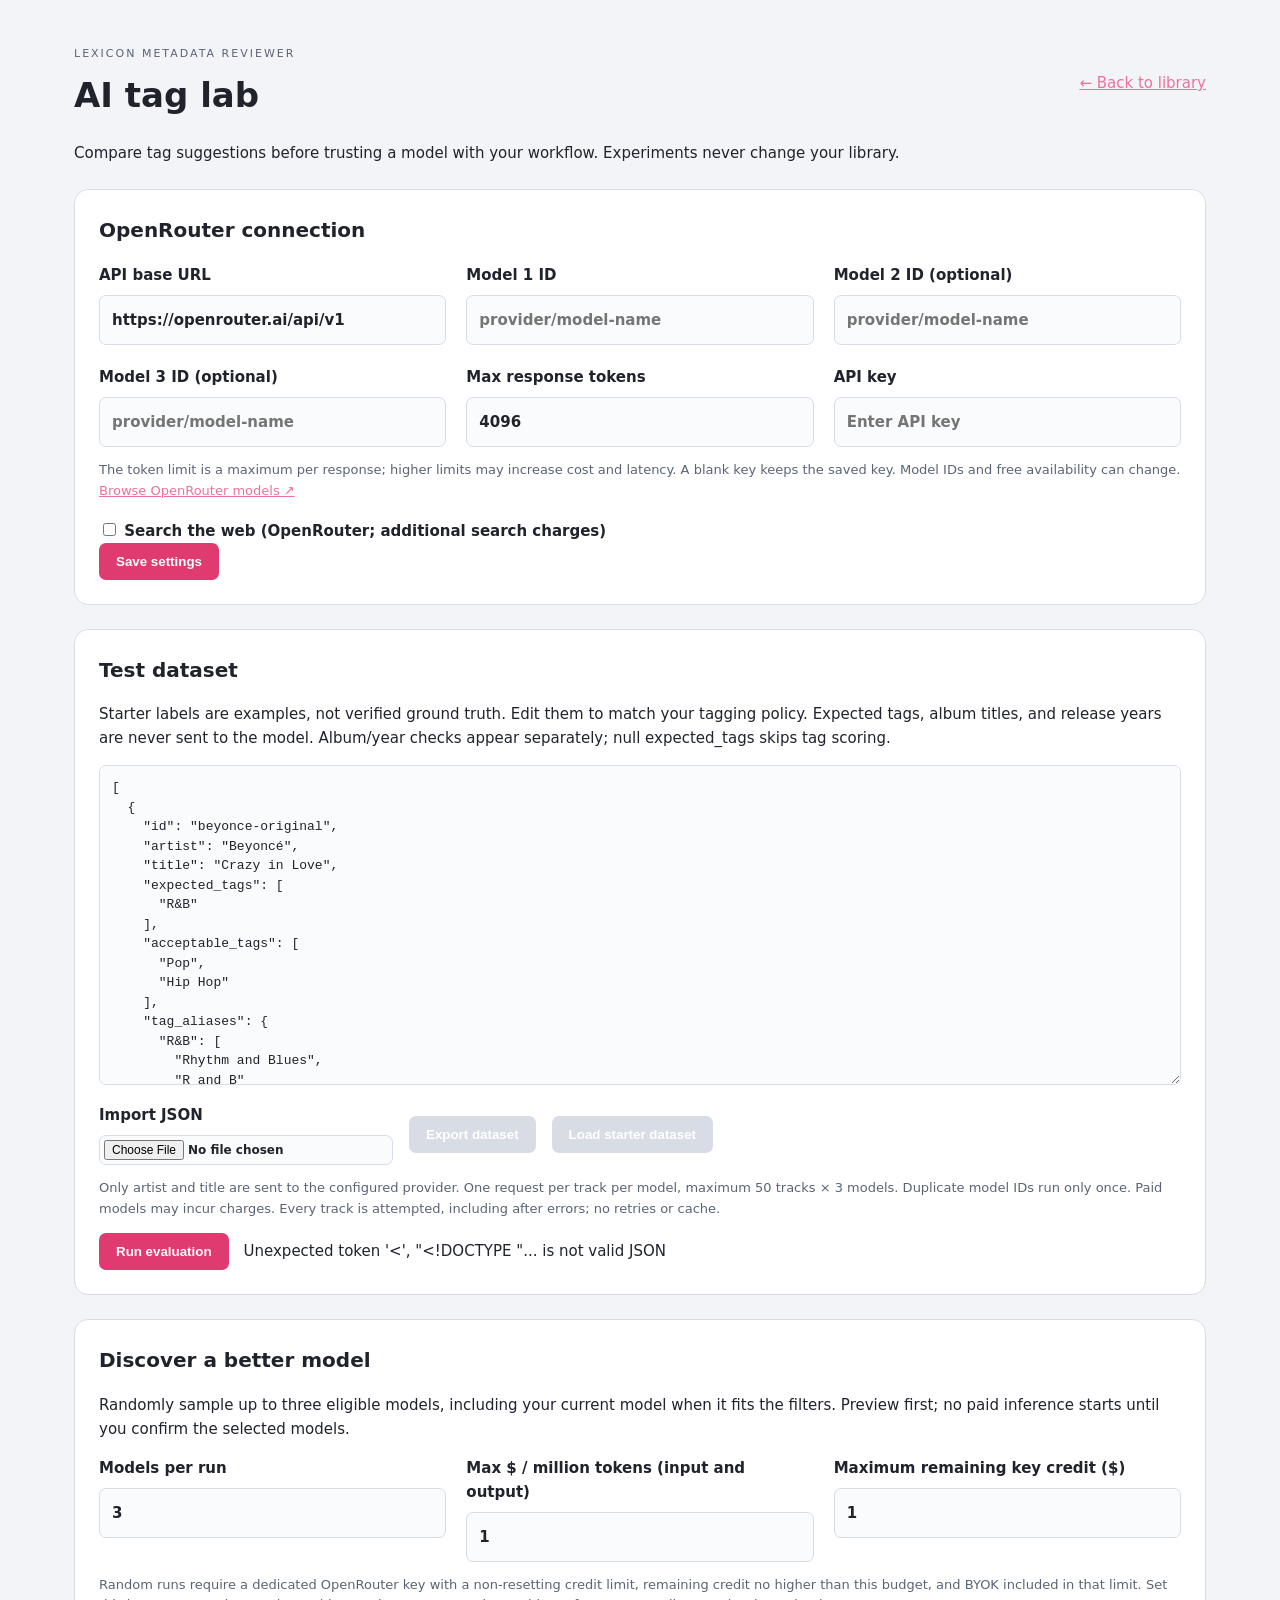
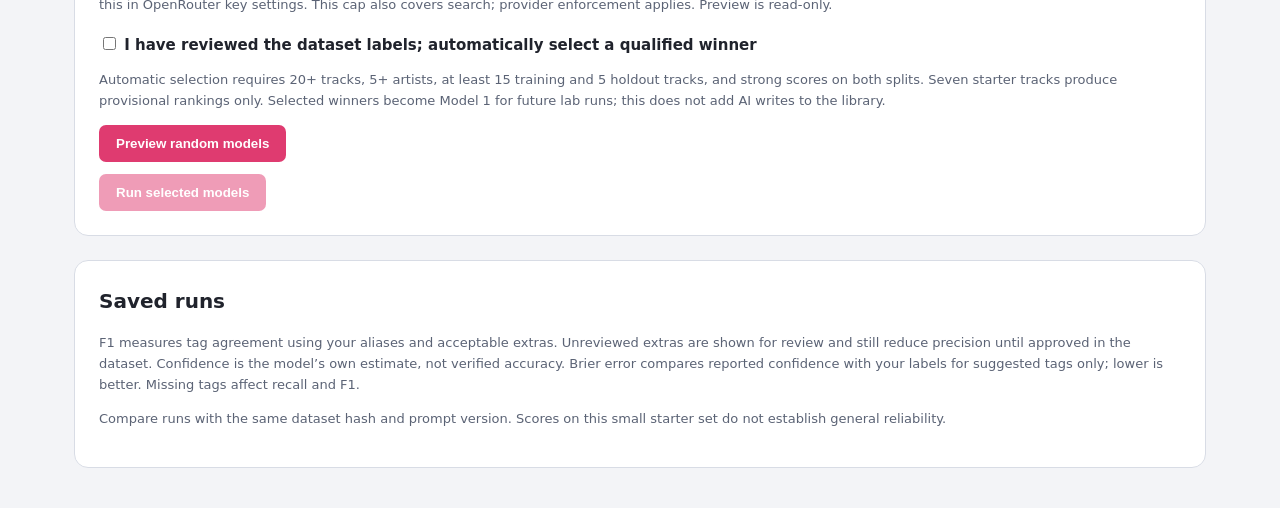
==== ai-lab.html @ cbcc7905 "Add AI metadata lookup, model benchmarks, and genre validation" ====
<!doctype html>
<html lang="en"><head><meta charset="utf-8"><meta name="viewport" content="width=device-width,initial-scale=1"><title>AI Tag Lab · Lexicon Metadata Reviewer</title><link rel="icon" href="/assets/logo.svg"><link rel="stylesheet" href="/styles/ai-lab.css"></head>
<body><main><header><div><span class="eyebrow">LEXICON METADATA REVIEWER</span><h1>AI tag lab</h1></div><a href="/">← Back to library</a></header>
<p>Compare tag suggestions before trusting a model with your workflow. Experiments never change your library.</p>
<section><h2>OpenRouter connection</h2><form id="settings"><div class="grid"><label>API base URL<input id="base" type="url" required value="https://openrouter.ai/api/v1"></label><label>Model 1 ID<input id="model" placeholder="provider/model-name" required></label><label>Model 2 ID (optional)<input id="model2" placeholder="provider/model-name"></label><label>Model 3 ID (optional)<input id="model3" placeholder="provider/model-name"></label><label>Max response tokens<input id="tokens" type="number" min="256" max="32768" step="1" value="4096" required></label><label>API key<input id="key" type="password" autocomplete="new-password" placeholder="Enter API key"></label></div><p class="muted">The token limit is a maximum per response; higher limits may increase cost and latency. A blank key keeps the saved key. Model IDs and free availability can change. <a href="https://openrouter.ai/models" target="_blank" rel="noreferrer">Browse OpenRouter models ↗</a></p><label><input id="web" type="checkbox" style="display:inline;width:auto"> Search the web (OpenRouter; additional search charges)</label><button>Save settings</button></form></section>
<section><h2>Test dataset</h2><p>Starter labels are examples, not verified ground truth. Edit them to match your tagging policy. Expected tags, album titles, and release years are never sent to the model. Album/year checks appear separately; null expected_tags skips tag scoring.</p><textarea id="dataset" spellcheck="false" aria-label="Test dataset JSON"></textarea><div class="row"><label class="file">Import JSON <input id="import" type="file" accept="application/json,.json"></label><button id="export" class="secondary">Export dataset</button><button id="starter" class="secondary">Load starter dataset</button></div><p class="muted">Only artist and title are sent to the configured provider. One request per track per model, maximum 50 tracks × 3 models. Duplicate model IDs run only once. Paid models may incur charges. Every track is attempted, including after errors; no retries or cache.</p><button id="run">Run evaluation</button><span id="status" role="status" aria-live="polite"></span></section>
<section><h2>Discover a better model</h2><p>Randomly sample up to three eligible models, including your current model when it fits the filters. Preview first; no paid inference starts until you confirm the selected models.</p><div class="grid"><label>Models per run<input id="randomCount" type="number" min="1" max="3" value="3"></label><label>Max $ / million tokens (input and output)<input id="randomPrice" type="number" min="0" max="100" step="0.1" value="1"></label><label>Maximum remaining key credit ($)<input id="randomBudget" type="number" min="0.01" max="100" step="0.01" value="1"></label></div><p class="muted">Random runs require a dedicated OpenRouter key with a non-resetting credit limit, remaining credit no higher than this budget, and BYOK included in that limit. Set this in OpenRouter key settings. This cap also covers search; provider enforcement applies. Preview is read-only.</p><label><input id="reviewed" type="checkbox" style="display:inline;width:auto"> I have reviewed the dataset labels; automatically select a qualified winner</label><p class="muted">Automatic selection requires 20+ tracks, 5+ artists, at least 15 training and 5 holdout tracks, and strong scores on both splits. Seven starter tracks produce provisional rankings only. Selected winners become Model 1 for future lab runs; this does not add AI writes to the library.</p><button id="previewModels">Preview random models</button><pre id="randomPreview"></pre><button id="runRandom" disabled>Run selected models</button></section>
<section><h2>Saved runs</h2><p class="muted">F1 measures tag agreement using your aliases and acceptable extras. Unreviewed extras are shown for review and still reduce precision until approved in the dataset. Confidence is the model’s own estimate, not verified accuracy. Brier error compares reported confidence with your labels for suggested tags only; lower is better. Missing tags affect recall and F1.</p><p class="muted">Compare runs with the same dataset hash and prompt version. Scores on this small starter set do not establish general reliability.</p><div id="runs"></div></section></main><script type="module" src="/js/ai-lab.js"></script></body></html>
---- styles/ai-lab.css ----
:root{color-scheme:dark;--bg:#101115;--card:#191c23;--text:#ececf2;--muted:#abb0bf;--border:#343944;--input:#101318}*{box-sizing:border-box}body{margin:0;background:var(--bg);color:var(--text);font:15px/1.6 system-ui,sans-serif}main{max-width:1180px;margin:40px auto;padding:0 24px}header,.row{display:flex;align-items:center;justify-content:space-between;gap:16px;flex-wrap:wrap}h1{margin:4px 0;font-size:34px}h2{font-size:20px;margin-top:0}.eyebrow{font-size:11px;letter-spacing:2px;color:var(--muted)}section{background:var(--card);border:1px solid var(--border);border-radius:14px;padding:24px;margin:24px 0}.grid{display:grid;grid-template-columns:repeat(3,1fr);gap:20px}label{display:block;font-weight:600}input,textarea{display:block;width:100%;margin-top:8px;border:1px solid var(--border);border-radius:7px;background:var(--input);color:var(--text);padding:12px;font:inherit}textarea{height:320px;font:13px/1.5 ui-monospace,monospace;margin-bottom:18px}input:focus,textarea:focus{outline:2px solid #ec477d;outline-offset:2px}button{background:#df3b70;color:white;border:0;border-radius:7px;padding:11px 17px;font-weight:650;cursor:pointer}.secondary{background:var(--border)}button:disabled{opacity:.5;cursor:wait}a{color:#ed7299}.muted{color:var(--muted);font-size:13px}.file input{font-size:12px;padding:4px}.row{justify-content:flex-start}#status{display:inline-block;margin-left:15px}details{border-top:1px solid var(--border);padding:15px 0}summary{cursor:pointer}pre{white-space:pre-wrap;overflow-wrap:anywhere;font-size:12px}table{width:100%;border-collapse:collapse;font-size:13px}th,td{text-align:left;padding:12px;border-bottom:1px solid var(--border);vertical-align:top}.scroll{overflow:auto}@media(max-width:750px){.grid{grid-template-columns:1fr}}:root[data-theme=light]{color-scheme:light;--bg:#f3f4f7;--card:#fff;--text:#20232c;--muted:#5b6375;--border:#d8dce5;--input:#fafbfc}@media(prefers-color-scheme:light){:root:not([data-theme=dark]){color-scheme:light;--bg:#f3f4f7;--card:#fff;--text:#20232c;--muted:#5b6375;--border:#d8dce5;--input:#fafbfc}}
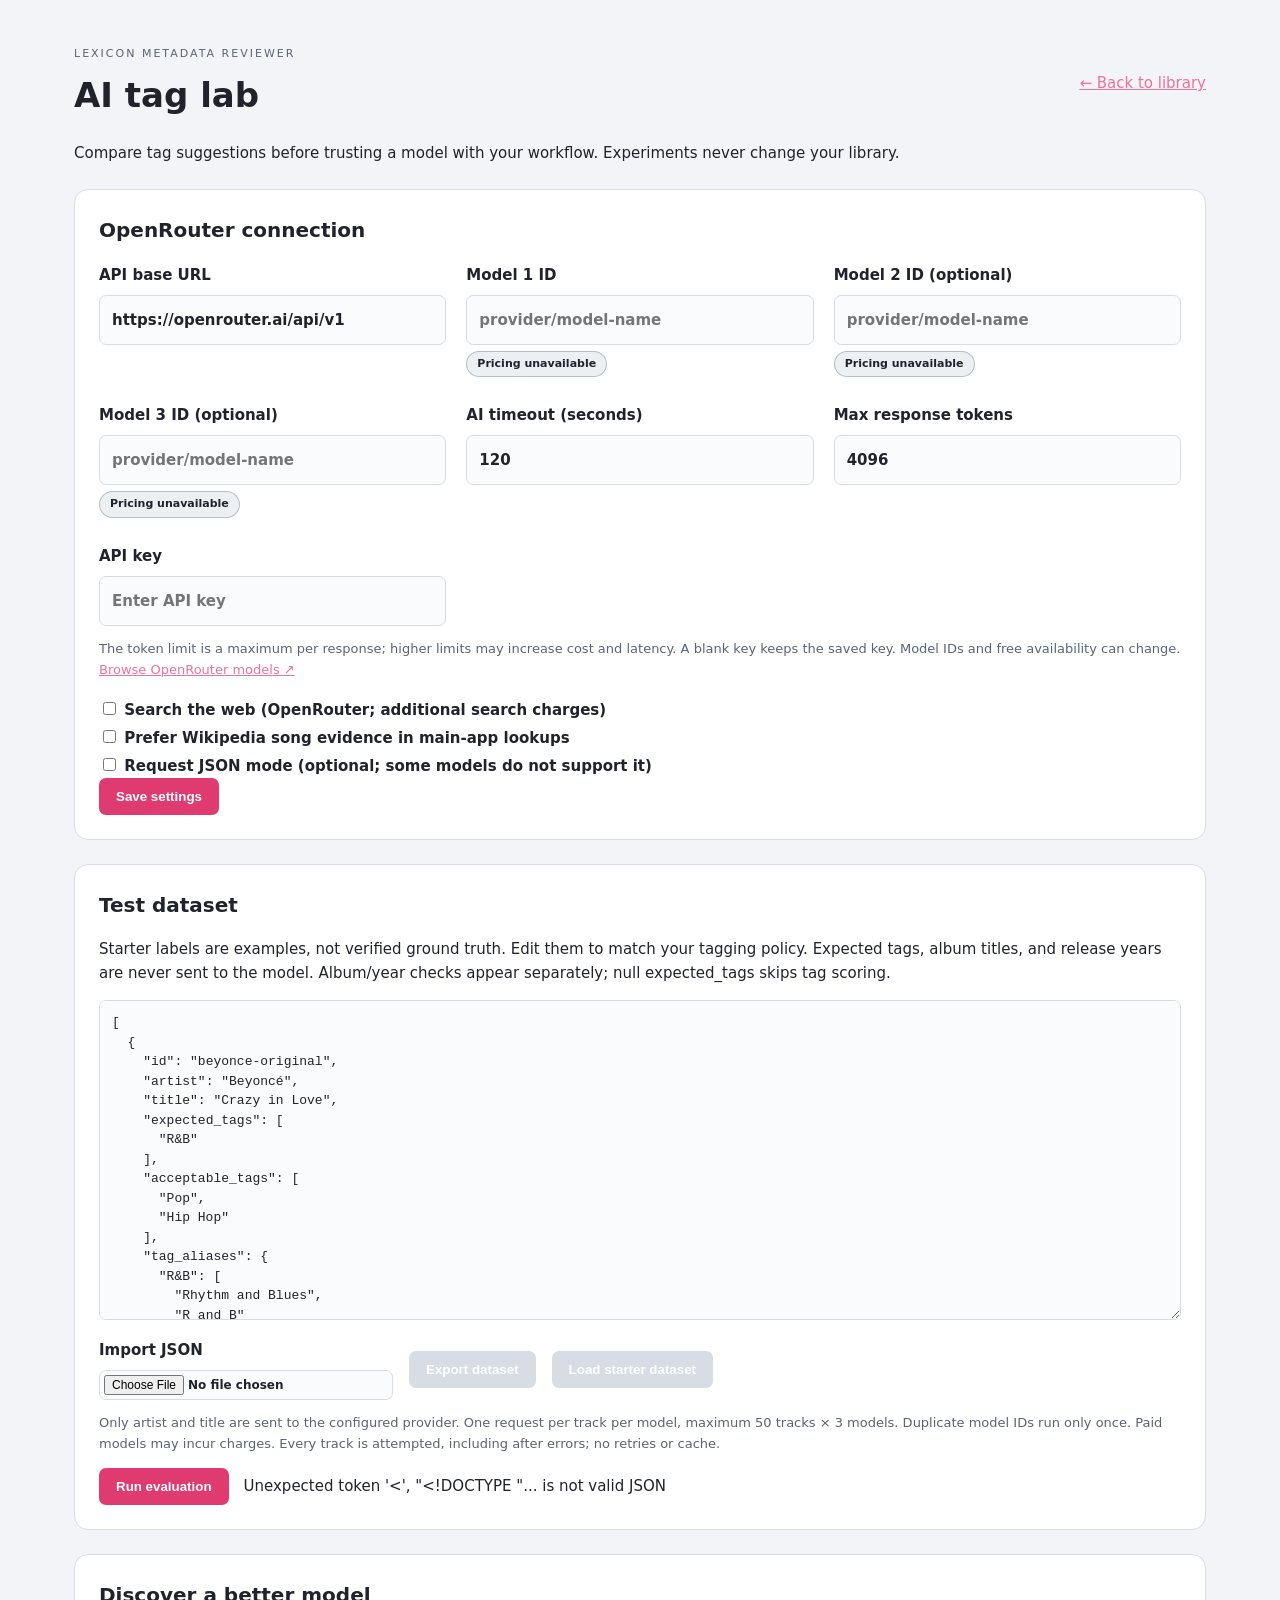
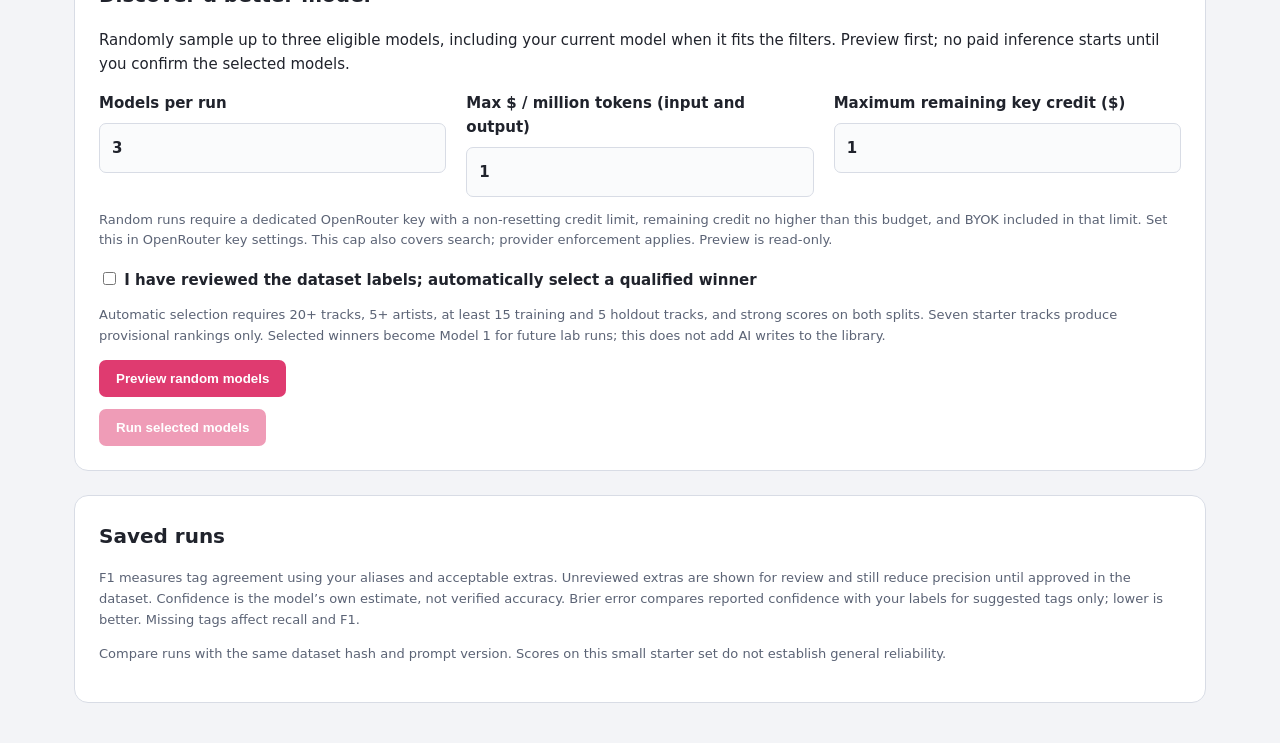
==== commit dc0d1c76: "Add Discogs release selection and model comparison UI" ====
--- a/ai-lab.html
+++ b/ai-lab.html
@@ -1,8 +1,8 @@
 <!doctype html>
-<html lang="en"><head><meta charset="utf-8"><meta name="viewport" content="width=device-width,initial-scale=1"><title>AI Tag Lab · Lexicon Metadata Reviewer</title><link rel="icon" href="/assets/logo.svg"><link rel="stylesheet" href="/styles/ai-lab.css"></head>
+<html lang="en"><head><meta charset="utf-8"><meta name="viewport" content="width=device-width,initial-scale=1"><title>AI Tag Lab · Lexicon Metadata Reviewer</title><link rel="icon" href="/assets/logo.svg"><link rel="stylesheet" href="/styles/ai-lab.css"><link rel="stylesheet" href="/styles/model-pricing.css"></head>
 <body><main><header><div><span class="eyebrow">LEXICON METADATA REVIEWER</span><h1>AI tag lab</h1></div><a href="/">← Back to library</a></header>
 <p>Compare tag suggestions before trusting a model with your workflow. Experiments never change your library.</p>
-<section><h2>OpenRouter connection</h2><form id="settings"><div class="grid"><label>API base URL<input id="base" type="url" required value="https://openrouter.ai/api/v1"></label><label>Model 1 ID<input id="model" placeholder="provider/model-name" required></label><label>Model 2 ID (optional)<input id="model2" placeholder="provider/model-name"></label><label>Model 3 ID (optional)<input id="model3" placeholder="provider/model-name"></label><label>Max response tokens<input id="tokens" type="number" min="256" max="32768" step="1" value="4096" required></label><label>API key<input id="key" type="password" autocomplete="new-password" placeholder="Enter API key"></label></div><p class="muted">The token limit is a maximum per response; higher limits may increase cost and latency. A blank key keeps the saved key. Model IDs and free availability can change. <a href="https://openrouter.ai/models" target="_blank" rel="noreferrer">Browse OpenRouter models ↗</a></p><label><input id="web" type="checkbox" style="display:inline;width:auto"> Search the web (OpenRouter; additional search charges)</label><button>Save settings</button></form></section>
+<section><h2>OpenRouter connection</h2><form id="settings"><div class="grid"><label>API base URL<input id="base" type="url" required value="https://openrouter.ai/api/v1"></label><label>Model 1 ID<input id="model" placeholder="provider/model-name" required></label><label>Model 2 ID (optional)<input id="model2" placeholder="provider/model-name"></label><label>Model 3 ID (optional)<input id="model3" placeholder="provider/model-name"></label><label>AI timeout (seconds)<input id="timeout" type="number" min="15" max="300" step="1" value="120" required></label><label>Max response tokens<input id="tokens" type="number" min="256" max="32768" step="1" value="4096" required></label><label>API key<input id="key" type="password" autocomplete="new-password" placeholder="Enter API key"></label></div><p class="muted">The token limit is a maximum per response; higher limits may increase cost and latency. A blank key keeps the saved key. Model IDs and free availability can change. <a href="https://openrouter.ai/models" target="_blank" rel="noreferrer">Browse OpenRouter models ↗</a></p><label><input id="web" type="checkbox" style="display:inline;width:auto"> Search the web (OpenRouter; additional search charges)</label><label><input id="wikipedia" type="checkbox" style="display:inline;width:auto"> Prefer Wikipedia song evidence in main-app lookups</label><label><input id="jsonMode" type="checkbox" style="display:inline;width:auto"> Request JSON mode (optional; some models do not support it)</label><button>Save settings</button></form></section>
 <section><h2>Test dataset</h2><p>Starter labels are examples, not verified ground truth. Edit them to match your tagging policy. Expected tags, album titles, and release years are never sent to the model. Album/year checks appear separately; null expected_tags skips tag scoring.</p><textarea id="dataset" spellcheck="false" aria-label="Test dataset JSON"></textarea><div class="row"><label class="file">Import JSON <input id="import" type="file" accept="application/json,.json"></label><button id="export" class="secondary">Export dataset</button><button id="starter" class="secondary">Load starter dataset</button></div><p class="muted">Only artist and title are sent to the configured provider. One request per track per model, maximum 50 tracks × 3 models. Duplicate model IDs run only once. Paid models may incur charges. Every track is attempted, including after errors; no retries or cache.</p><button id="run">Run evaluation</button><span id="status" role="status" aria-live="polite"></span></section>
 <section><h2>Discover a better model</h2><p>Randomly sample up to three eligible models, including your current model when it fits the filters. Preview first; no paid inference starts until you confirm the selected models.</p><div class="grid"><label>Models per run<input id="randomCount" type="number" min="1" max="3" value="3"></label><label>Max $ / million tokens (input and output)<input id="randomPrice" type="number" min="0" max="100" step="0.1" value="1"></label><label>Maximum remaining key credit ($)<input id="randomBudget" type="number" min="0.01" max="100" step="0.01" value="1"></label></div><p class="muted">Random runs require a dedicated OpenRouter key with a non-resetting credit limit, remaining credit no higher than this budget, and BYOK included in that limit. Set this in OpenRouter key settings. This cap also covers search; provider enforcement applies. Preview is read-only.</p><label><input id="reviewed" type="checkbox" style="display:inline;width:auto"> I have reviewed the dataset labels; automatically select a qualified winner</label><p class="muted">Automatic selection requires 20+ tracks, 5+ artists, at least 15 training and 5 holdout tracks, and strong scores on both splits. Seven starter tracks produce provisional rankings only. Selected winners become Model 1 for future lab runs; this does not add AI writes to the library.</p><button id="previewModels">Preview random models</button><pre id="randomPreview"></pre><button id="runRandom" disabled>Run selected models</button></section>
-<section><h2>Saved runs</h2><p class="muted">F1 measures tag agreement using your aliases and acceptable extras. Unreviewed extras are shown for review and still reduce precision until approved in the dataset. Confidence is the model’s own estimate, not verified accuracy. Brier error compares reported confidence with your labels for suggested tags only; lower is better. Missing tags affect recall and F1.</p><p class="muted">Compare runs with the same dataset hash and prompt version. Scores on this small starter set do not establish general reliability.</p><div id="runs"></div></section></main><script type="module" src="/js/ai-lab.js"></script></body></html>
+<section><h2>Saved runs</h2><p class="muted">F1 measures tag agreement using your aliases and acceptable extras. Unreviewed extras are shown for review and still reduce precision until approved in the dataset. Confidence is the model’s own estimate, not verified accuracy. Brier error compares reported confidence with your labels for suggested tags only; lower is better. Missing tags affect recall and F1.</p><p class="muted">Compare runs with the same dataset hash and prompt version. Scores on this small starter set do not establish general reliability.</p><div id="runs"></div></section></main><script type="module" src="/js/ai-lab.js"></script><script type="module" src="/js/model-pricing.js"></script></body></html>
--- a/styles/ai-lab.css
+++ b/styles/ai-lab.css
@@ -1 +1,3 @@
 :root{color-scheme:dark;--bg:#101115;--card:#191c23;--text:#ececf2;--muted:#abb0bf;--border:#343944;--input:#101318}*{box-sizing:border-box}body{margin:0;background:var(--bg);color:var(--text);font:15px/1.6 system-ui,sans-serif}main{max-width:1180px;margin:40px auto;padding:0 24px}header,.row{display:flex;align-items:center;justify-content:space-between;gap:16px;flex-wrap:wrap}h1{margin:4px 0;font-size:34px}h2{font-size:20px;margin-top:0}.eyebrow{font-size:11px;letter-spacing:2px;color:var(--muted)}section{background:var(--card);border:1px solid var(--border);border-radius:14px;padding:24px;margin:24px 0}.grid{display:grid;grid-template-columns:repeat(3,1fr);gap:20px}label{display:block;font-weight:600}input,textarea{display:block;width:100%;margin-top:8px;border:1px solid var(--border);border-radius:7px;background:var(--input);color:var(--text);padding:12px;font:inherit}textarea{height:320px;font:13px/1.5 ui-monospace,monospace;margin-bottom:18px}input:focus,textarea:focus{outline:2px solid #ec477d;outline-offset:2px}button{background:#df3b70;color:white;border:0;border-radius:7px;padding:11px 17px;font-weight:650;cursor:pointer}.secondary{background:var(--border)}button:disabled{opacity:.5;cursor:wait}a{color:#ed7299}.muted{color:var(--muted);font-size:13px}.file input{font-size:12px;padding:4px}.row{justify-content:flex-start}#status{display:inline-block;margin-left:15px}details{border-top:1px solid var(--border);padding:15px 0}summary{cursor:pointer}pre{white-space:pre-wrap;overflow-wrap:anywhere;font-size:12px}table{width:100%;border-collapse:collapse;font-size:13px}th,td{text-align:left;padding:12px;border-bottom:1px solid var(--border);vertical-align:top}.scroll{overflow:auto}@media(max-width:750px){.grid{grid-template-columns:1fr}}:root[data-theme=light]{color-scheme:light;--bg:#f3f4f7;--card:#fff;--text:#20232c;--muted:#5b6375;--border:#d8dce5;--input:#fafbfc}@media(prefers-color-scheme:light){:root:not([data-theme=dark]){color-scheme:light;--bg:#f3f4f7;--card:#fff;--text:#20232c;--muted:#5b6375;--border:#d8dce5;--input:#fafbfc}}
+
+.performance-summary{margin:20px 0;padding:18px;border:1px solid var(--border);border-radius:12px;background:var(--input)}.performance-summary h3{margin:0 0 12px}.performance-best{background:#269f7130}.performance-summary th{white-space:nowrap}.performance-summary td:first-child{min-width:210px;font-weight:650}
--- a/styles/model-pricing.css
+++ b/styles/model-pricing.css
@@ -0,0 +1 @@
+.ai-price-pill{display:inline-flex;align-items:center;margin:6px 0 6px 10px;padding:4px 10px;border:1px solid #63778966;border-radius:999px;background:#70899c20;color:inherit;font-size:11px;line-height:1.5;font-weight:600;white-space:normal;vertical-align:middle;cursor:help}.ai-price-pill[hidden]{display:none}label>.ai-price-pill{margin-left:0}
